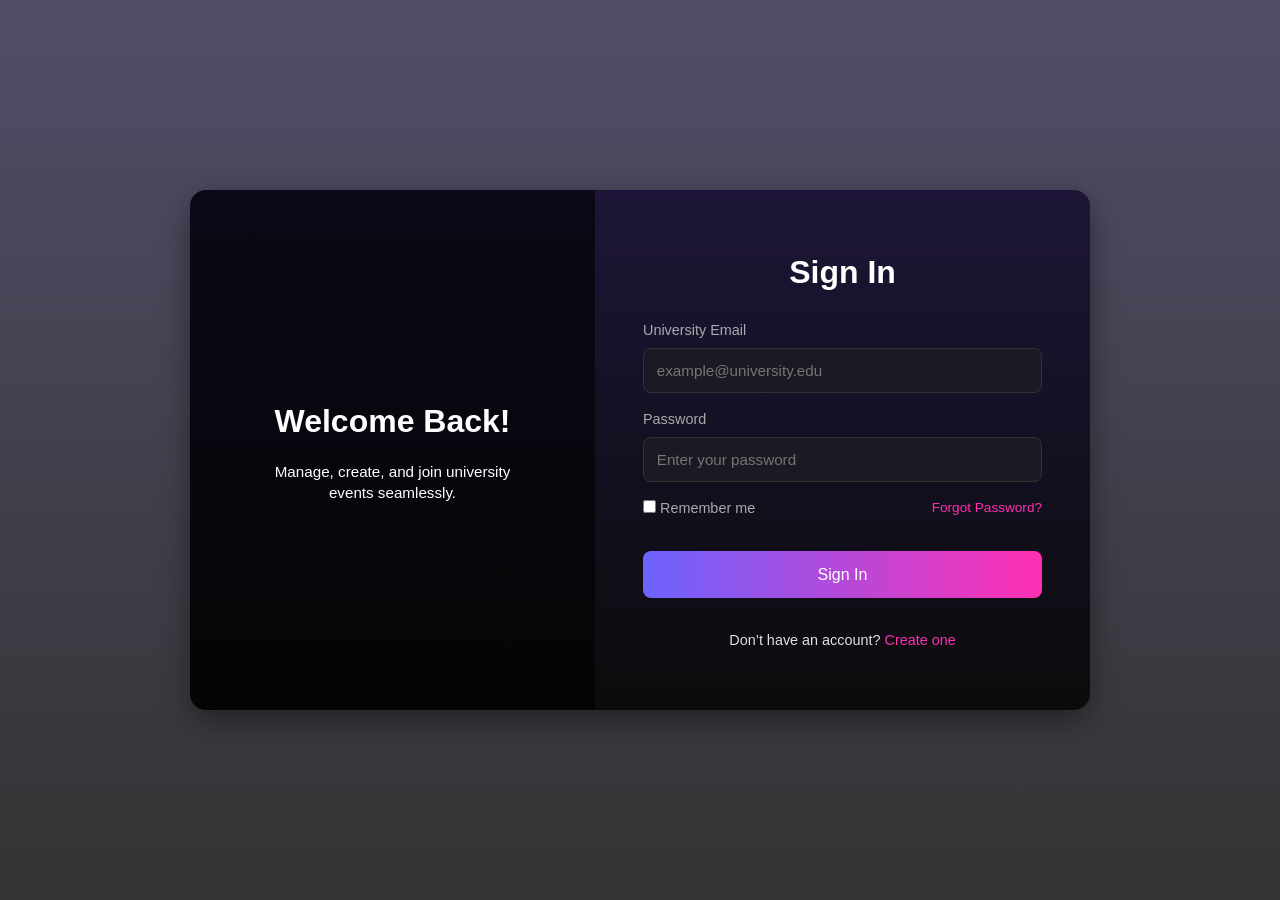
==== signin.html @ 3e5c2f84 "Initial commit - DBMS project" ====
<!DOCTYPE html>
<html lang="en">
<head>
  <meta charset="UTF-8" />
  <meta name="viewport" content="width=device-width, initial-scale=1.0" />
  <title>Sign In | University Events</title>
  <link rel="stylesheet" href="signin.css" />
</head>
<body>

  <div class="signin-container">
    <div class="left-panel">
      <div class="overlay">
        <h1>Welcome Back!</h1>
        <p>Manage, create, and join university events seamlessly.</p>
      </div>
    </div>

    <div class="right-panel">
      <h2>Sign In</h2>
      <form action="#" method="POST" class="signin-form">
        <div class="input-group">
          <label for="email">University Email</label>
          <input type="email" id="email" name="email" placeholder="example@university.edu" required />
        </div>

        <div class="input-group">
          <label for="password">Password</label>
          <input type="password" id="password" name="password" placeholder="Enter your password" required />
        </div>

        <div class="options">
          <label><input type="checkbox" name="remember" /> Remember me</label>
          <a href="#" class="forgot-link">Forgot Password?</a>
        </div>

        <button type="submit" class="btn">Sign In</button>

        <p class="signup-text">
          Don’t have an account? <a href="signup.html">Create one</a>
          
        </p>
      </form>
    </div>
  </div>

</body>
</html>
---- signin.css ----
:root {
  --primary: #6c63ff;
  --accent: #ff2fb3;
  --bg: #0e0e16;
  --text: #e0e0e0;
  --input-bg: #1a1a24;
  --border: #333;
}

* {
  margin: 0;
  padding: 0;
  box-sizing: border-box;
  font-family: "Poppins", sans-serif;
}

body {
  background:
  linear-gradient(180deg, rgba(10, 0, 40, 0.7), rgba(0, 0, 0, 0.8)),
  url("https://i.pinimg.com/736x/cc/63/ed/cc63ed54cc44dffd219f62859e0f92e9.jpg") center/cover fixed no-repeat;
  color: var(--text);
  line-height: 1.5;
  background-attachment: fixed;
  display: flex;
  justify-content: center;
  align-items: center;
  height: 100vh;
}

/* Layout */
.signin-container {
  display: flex;
  width: 900px;
  height: 520px;
  background:
 linear-gradient(180deg, rgba(10, 0, 40, 0.7), rgba(0, 0, 0, 0.8)),
  url("https://i.pinimg.com/736x/cc/63/ed/cc63ed54cc44dffd219f62859e0f92e9.jpg") center/cover fixed no-repeat;
  color: var(--text);
  border-radius: 16px;
  overflow: hidden;
  box-shadow: 0 10px 30px rgba(0, 0, 0, 0.4);
}

/* Left Side */
.left-panel {
  width: 45%;
  background: url("campus.jpg") center/cover no-repeat;
  position: relative;
}

.left-panel .overlay {
  background: rgba(0, 0, 0, 0.6);
  height: 100%;
  width: 100%;
  display: flex;
  flex-direction: column;
  justify-content: center;
  align-items: center;
  color: #fff;
  padding: 2rem;
  text-align: center;
}

.left-panel h1 {
  font-size: 2rem;
  margin-bottom: 1rem;
}

.left-panel p {
  font-size: 0.95rem;
  line-height: 1.4;
  max-width: 250px;
}

/* Right Side */
.right-panel {
  width: 55%;
  padding: 3rem 3rem;
  display: flex;
  flex-direction: column;
  justify-content: center;
}

.right-panel h2 {
  font-size: 2rem;
  color: #fff;
  margin-bottom: 1.5rem;
  text-align: center;
}

/* Form */
.signin-form {
  display: flex;
  flex-direction: column;
  gap: 1rem;
}

.input-group {
  display: flex;
  flex-direction: column;
  gap: 0.4rem;
}

label {
  font-size: 0.9rem;
  color: #aaa;
}

input {
  padding: 0.8rem;
  border-radius: 8px;
  border: 1px solid var(--border);
  background: var(--input-bg);
  color: #fff;
  outline: none;
  font-size: 0.95rem;
  transition: border 0.3s ease;
}

input:focus {
  border-color: var(--primary);
}

.options {
  display: flex;
  justify-content: space-between;
  align-items: center;
  font-size: 0.85rem;
}

.forgot-link {
  color: var(--accent);
  text-decoration: none;
}

.forgot-link:hover {
  text-decoration: underline;
}

.btn {
  margin-top: 1rem;
  padding: 0.9rem;
  border: none;
  border-radius: 8px;
  background: linear-gradient(90deg, var(--primary), var(--accent));
  color: #fff;
  font-size: 1rem;
  cursor: pointer;
  transition: transform 0.2s ease, opacity 0.2s ease;
}

.btn:hover {
  transform: translateY(-3px);
  opacity: 0.9;
}

.signup-text {
  text-align: center;
  font-size: 0.9rem;
  margin-top: 1rem;
}

.signup-text a {
  color: var(--accent);
  text-decoration: none;
}

.signup-text a:hover {
  text-decoration: underline;
}

/* Responsive */
@media (max-width: 850px) {
  .signin-container {
    flex-direction: column;
    height: auto;
    width: 90%;
  }

  .left-panel {
    height: 200px;
    width: 100%;
  }

  .right-panel {
    width: 100%;
  }
}
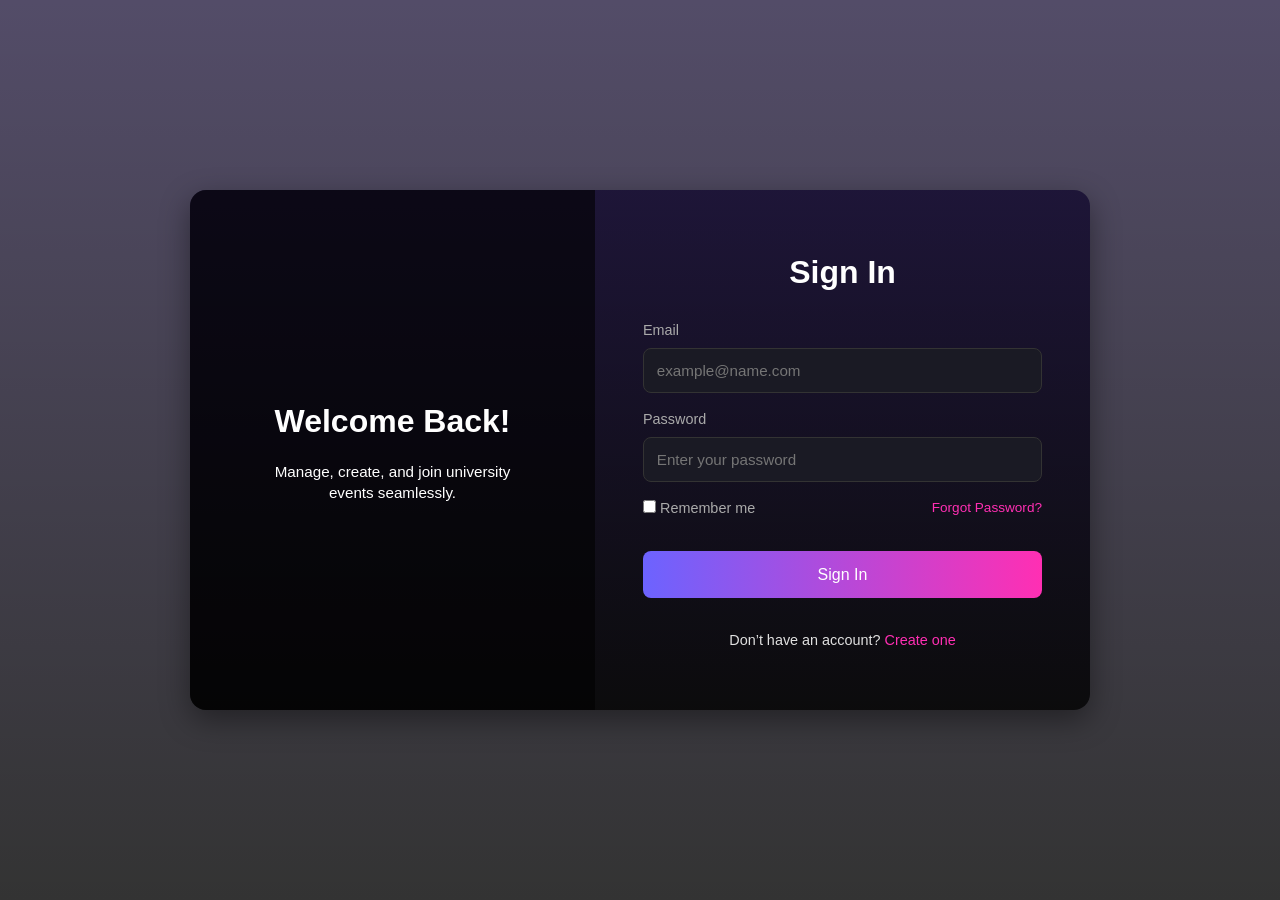
==== commit a45c4e6b: "Add a signup with localStorage auth" ====
--- a/signin.html
+++ b/signin.html
@@ -20,8 +20,8 @@
       <h2>Sign In</h2>
       <form action="#" method="POST" class="signin-form">
         <div class="input-group">
-          <label for="email">University Email</label>
-          <input type="email" id="email" name="email" placeholder="example@university.edu" required />
+          <label for="email">Email</label>
+          <input type="email" id="email" name="email" placeholder="example@name.com" required />
         </div>
 
         <div class="input-group">
@@ -33,7 +33,7 @@
           <label><input type="checkbox" name="remember" /> Remember me</label>
           <a href="#" class="forgot-link">Forgot Password?</a>
         </div>
-
+          <p class="error-msg"></p>
         <button type="submit" class="btn">Sign In</button>
 
         <p class="signup-text">
@@ -43,6 +43,6 @@
       </form>
     </div>
   </div>
-
+  <script src="signin.js" defer></script>
 </body>
 </html>
--- a/signin.css
+++ b/signin.css
@@ -137,6 +137,13 @@
   text-decoration: underline;
 }
 
+.error-msg {
+  color: #ff6b6b;
+  font-size: 0.85rem;
+  text-align: center;
+  display: none;
+}
+
 .btn {
   margin-top: 1rem;
   padding: 0.9rem;
